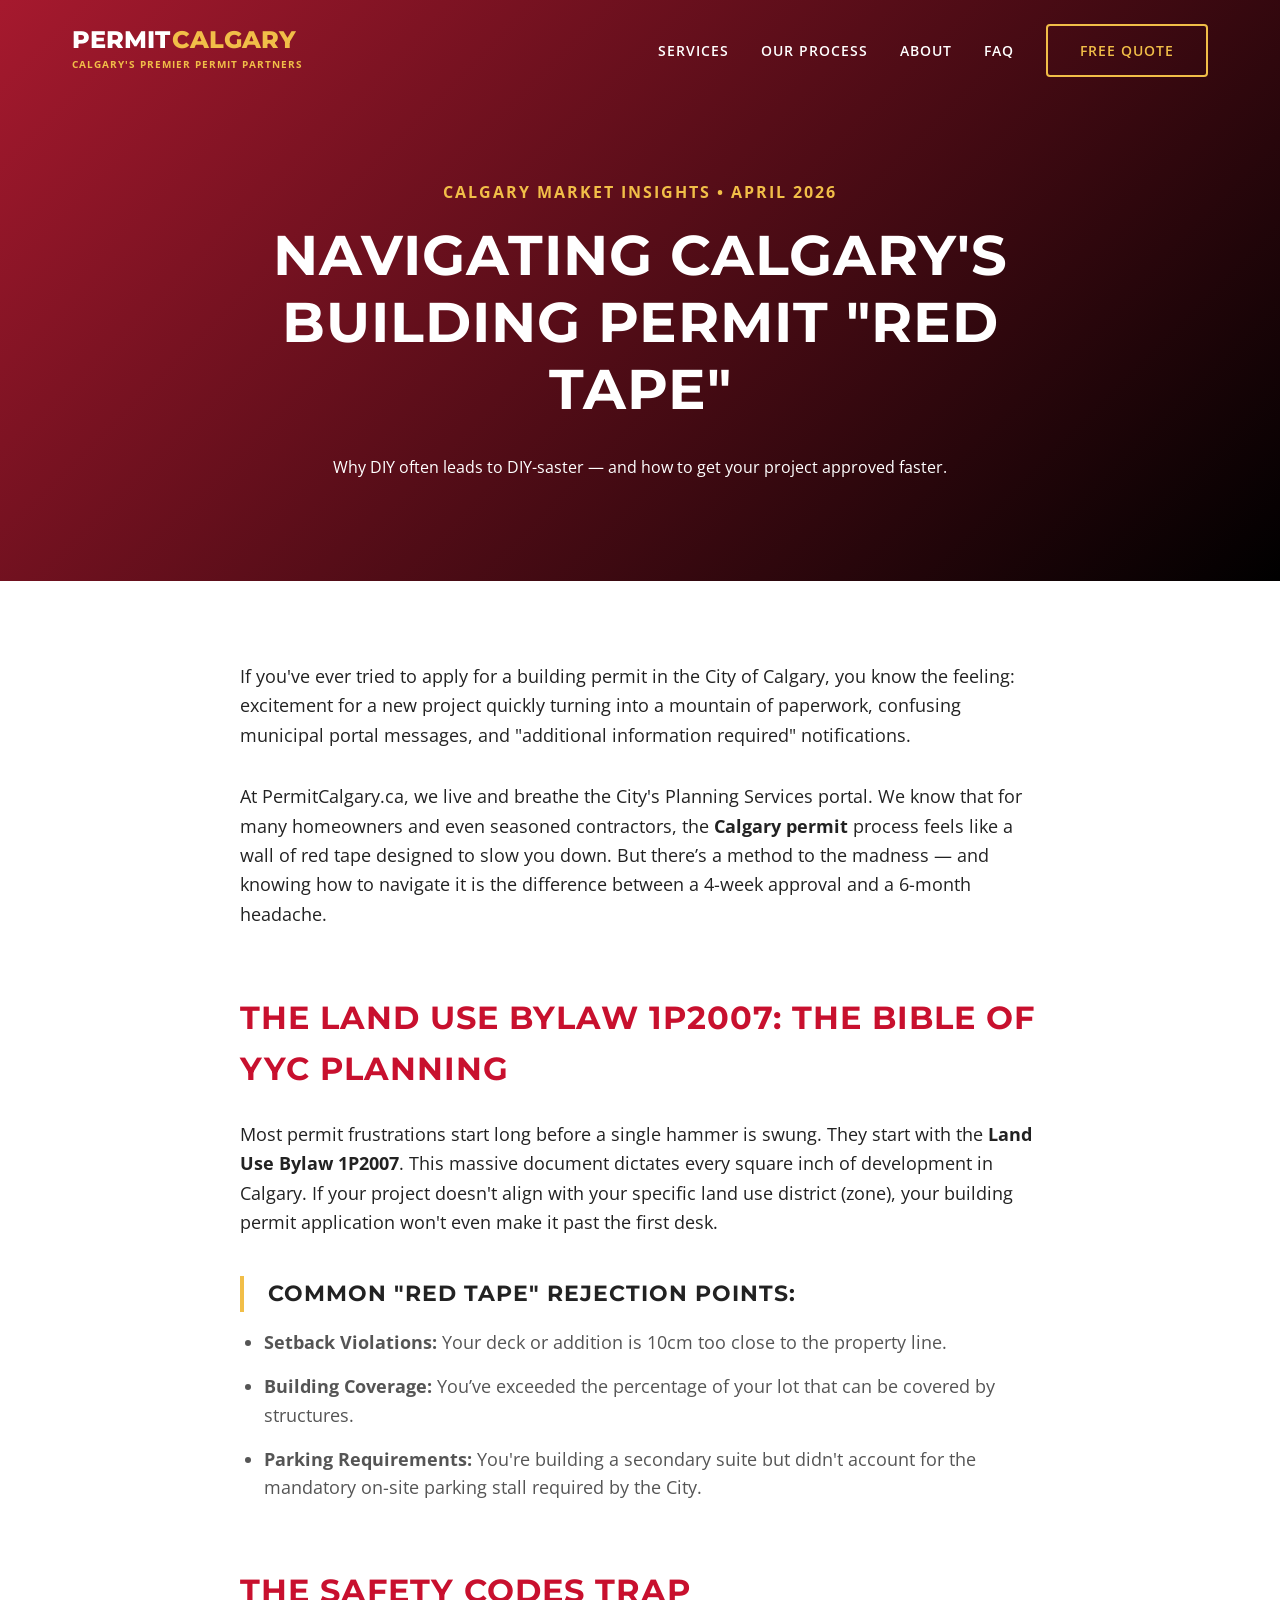
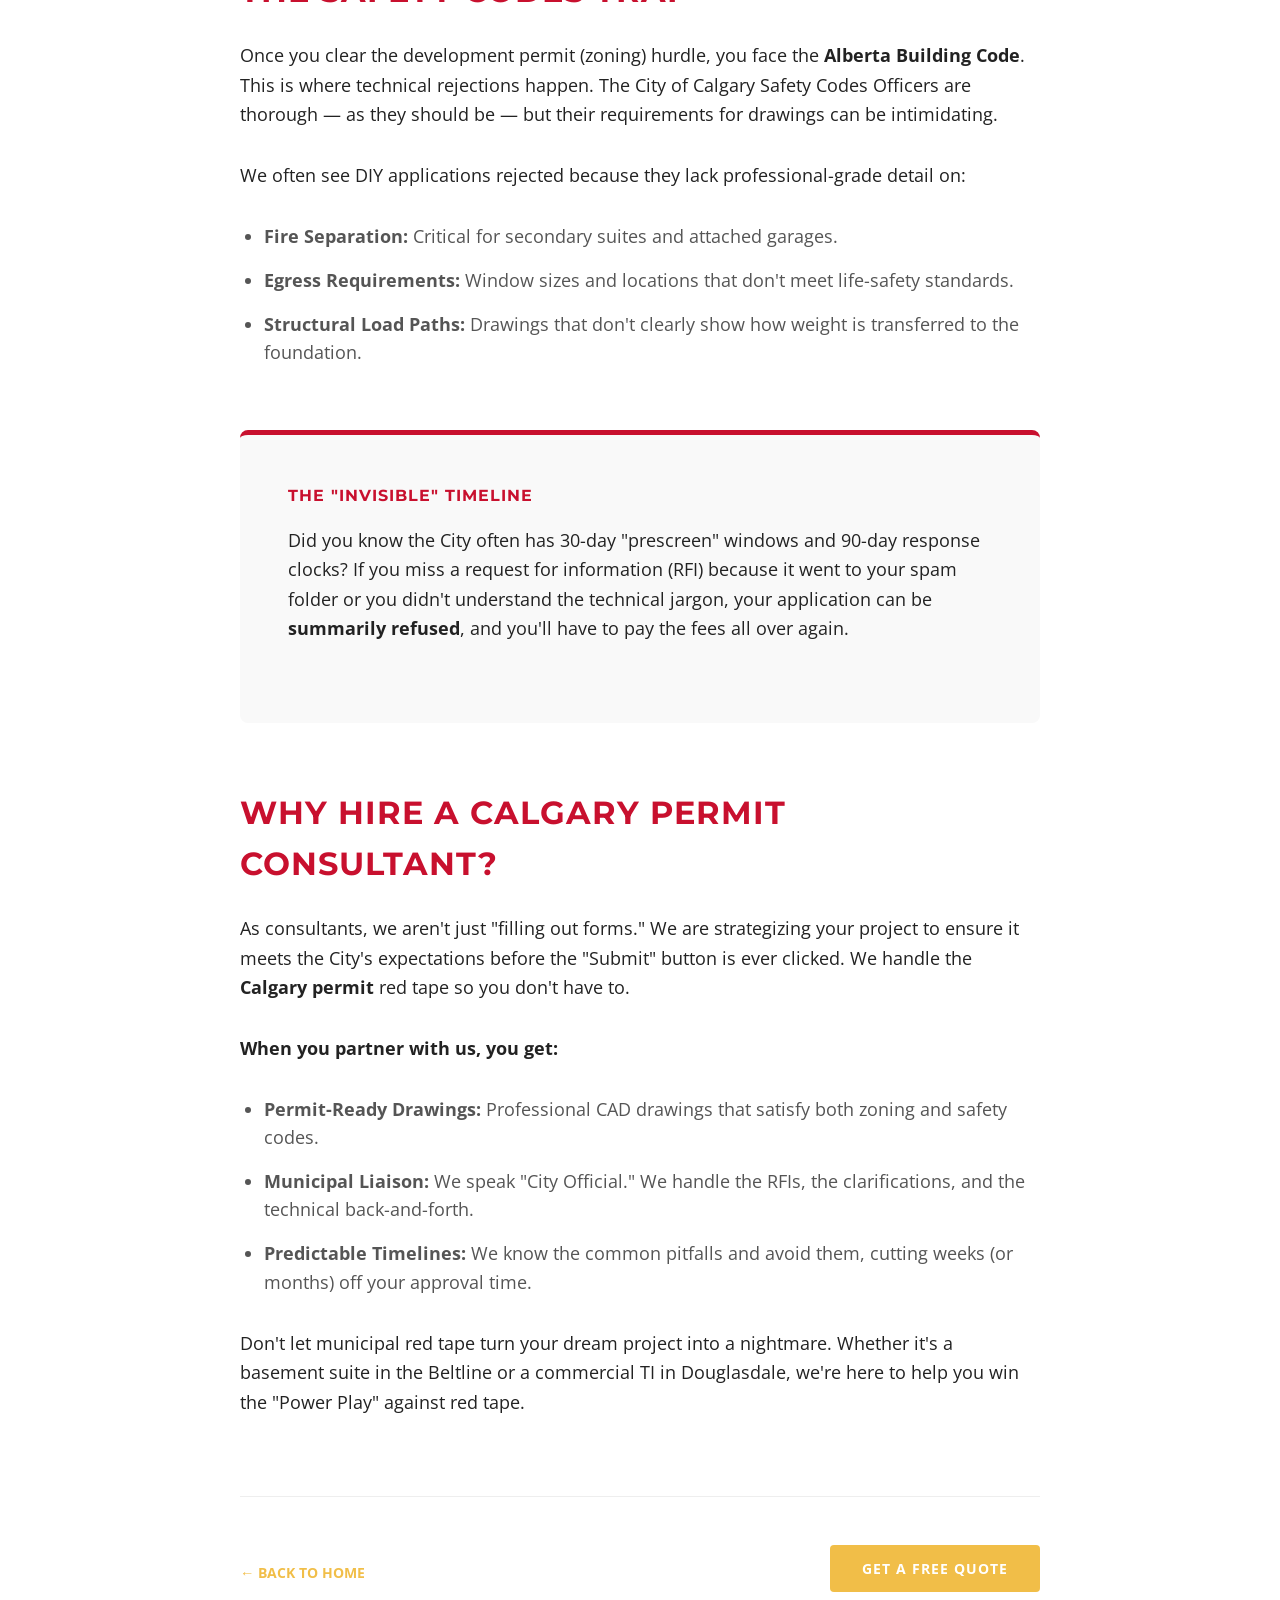
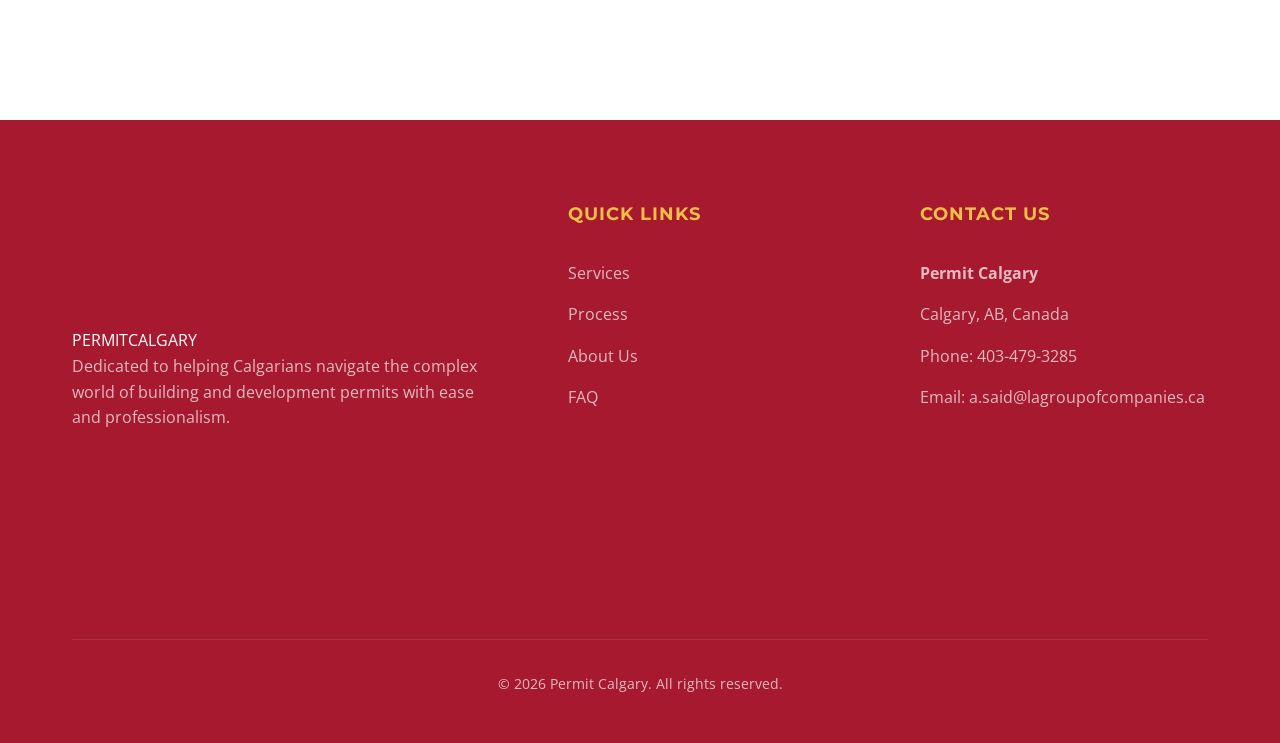
==== blog-red-tape.html @ 706049c2 "Add Calgary Permit Red Tape blog post and SEO optimizations" ====
<!DOCTYPE html>
<html lang="en">
<head>
    <meta charset="UTF-8">
    <meta name="viewport" content="width=device-width, initial-scale=1.0">
    <title>Navigating Calgary Permit Red Tape | Expert Guide — PermitCalgary.ca</title>
    <meta name="description" content="Tired of City of Calgary building permit delays? Our guide breaks down the red tape, from Land Use Bylaw 1P2007 to technical safety codes. Learn why DIY often leads to frustration.">
    <meta name="keywords" content="calgary permit, building permit calgary, development permit calgary, calgary permit consultant, land use bylaw 1P2007, permit red tape calgary">
    <meta name="robots" content="index, follow">
    <meta name="author" content="Permit Calgary">
    <link rel="canonical" href="https://permitcalgary.ca/blog-red-tape.html">
    
    <!-- Open Graph -->
    <meta property="og:title" content="Navigating Calgary Permit Red Tape | Expert Guide">
    <meta property="og:description" content="Skip the frustration. Learn how to navigate City of Calgary permit red tape with professional consulting.">
    <meta property="og:type" content="article">
    <meta property="og:url" content="https://permitcalgary.ca/blog-red-tape.html">
    <meta property="og:image" content="https://permitcalgary.ca/blog-zoning.png"> <!-- Fallback to existing image -->
    
    <link rel="preconnect" href="https://fonts.googleapis.com">
    <link rel="preconnect" href="https://fonts.gstatic.com" crossorigin>
    <link href="https://fonts.googleapis.com/css2?family=Montserrat:wght@400;600;700;800&family=Open+Sans:wght@400;600&display=swap" rel="stylesheet">
    <link rel="stylesheet" href="style.css">
    
    <style>
        .blog-post-header {
            padding: 180px 0 100px;
            background: linear-gradient(135deg, var(--primary-dark) 0%, #000000 100%);
            color: var(--white);
            text-align: center;
        }
        .blog-post-header h1 {
            font-size: 3.5rem;
            max-width: 900px;
            margin: 0 auto 2rem;
            line-height: 1.2;
        }
        .post-meta {
            color: var(--gold);
            font-weight: 700;
            text-transform: uppercase;
            letter-spacing: 2px;
            margin-bottom: 1rem;
            display: block;
        }
        .blog-post-content {
            padding: 5rem 0;
            max-width: 800px;
            margin: 0 auto;
        }
        .blog-post-content p {
            font-size: 1.15rem;
            margin-bottom: 2rem;
            color: var(--text-dark);
        }
        .blog-post-content h2 {
            color: var(--primary);
            margin: 4rem 0 1.5rem;
            font-size: 2rem;
        }
        .blog-post-content h3 {
            color: var(--text-dark);
            margin: 2.5rem 0 1rem;
            font-size: 1.4rem;
            border-left: 4px solid var(--gold);
            padding-left: 1.5rem;
        }
        .blog-post-content ul {
            margin-bottom: 2rem;
            padding-left: 1.5rem;
        }
        .blog-post-content li {
            font-size: 1.1rem;
            margin-bottom: 1rem;
            color: var(--text-light);
        }
        .highlight-box {
            background: var(--off-white);
            padding: 3rem;
            border-radius: 8px;
            border-top: 5px solid var(--primary);
            margin: 4rem 0;
        }
        .highlight-box h4 {
            color: var(--primary);
            margin-bottom: 1rem;
        }
        .blog-nav {
            display: flex;
            justify-content: space-between;
            padding: 3rem 0;
            border-top: 1px solid #eee;
            margin-top: 5rem;
        }
        @media (max-width: 768px) {
            .blog-post-header h1 { font-size: 2.5rem; }
            .blog-post-content { padding: 3rem 2rem; }
        }
    </style>
</head>
<body>
    <header class="header scrolled"> <!-- Force scrolled for visibility -->
        <div class="container">
            <div class="logo">
                <a href="/" class="logo-link">
                    <div class="logo-main">PERMIT<span class="accent">CALGARY</span></div>
                    <div class="logo-tagline">Calgary's Premier Permit Partners</div>
                </a>
            </div>
            <nav class="nav">
                <ul>
                    <li><a href="/#services">Services</a></li>
                    <li><a href="/#process">Our Process</a></li>
                    <li><a href="/#about">About</a></li>
                    <li><a href="/#faq">FAQ</a></li>
                    <li><a href="contact.html" class="btn btn-outline">Free Quote</a></li>
                </ul>
            </nav>
            <button class="mobile-toggle" aria-label="Toggle Menu">
                <span></span>
                <span></span>
                <span></span>
            </button>
        </div>
    </header>

    <main>
        <article>
            <header class="blog-post-header">
                <div class="container">
                    <span class="post-meta">Calgary Market Insights • April 2026</span>
                    <h1>Navigating Calgary's Building Permit "Red Tape"</h1>
                    <p class="lead">Why DIY often leads to DIY-saster — and how to get your project approved faster.</p>
                </div>
            </header>

            <div class="blog-post-content">
                <p>If you've ever tried to apply for a building permit in the City of Calgary, you know the feeling: excitement for a new project quickly turning into a mountain of paperwork, confusing municipal portal messages, and "additional information required" notifications.</p>
                
                <p>At PermitCalgary.ca, we live and breathe the City's Planning Services portal. We know that for many homeowners and even seasoned contractors, the <strong>Calgary permit</strong> process feels like a wall of red tape designed to slow you down. But there’s a method to the madness — and knowing how to navigate it is the difference between a 4-week approval and a 6-month headache.</p>

                <h2>The Land Use Bylaw 1P2007: The Bible of YYC Planning</h2>
                <p>Most permit frustrations start long before a single hammer is swung. They start with the <strong>Land Use Bylaw 1P2007</strong>. This massive document dictates every square inch of development in Calgary. If your project doesn't align with your specific land use district (zone), your building permit application won't even make it past the first desk.</p>
                
                <h3>Common "Red Tape" Rejection Points:</h3>
                <ul>
                    <li><strong>Setback Violations:</strong> Your deck or addition is 10cm too close to the property line.</li>
                    <li><strong>Building Coverage:</strong> You’ve exceeded the percentage of your lot that can be covered by structures.</li>
                    <li><strong>Parking Requirements:</strong> You're building a secondary suite but didn't account for the mandatory on-site parking stall required by the City.</li>
                </ul>

                <h2>The Safety Codes Trap</h2>
                <p>Once you clear the development permit (zoning) hurdle, you face the <strong>Alberta Building Code</strong>. This is where technical rejections happen. The City of Calgary Safety Codes Officers are thorough — as they should be — but their requirements for drawings can be intimidating.</p>
                <p>We often see DIY applications rejected because they lack professional-grade detail on:</p>
                <ul>
                    <li><strong>Fire Separation:</strong> Critical for secondary suites and attached garages.</li>
                    <li><strong>Egress Requirements:</strong> Window sizes and locations that don't meet life-safety standards.</li>
                    <li><strong>Structural Load Paths:</strong> Drawings that don't clearly show how weight is transferred to the foundation.</li>
                </ul>

                <div class="highlight-box">
                    <h4>The "Invisible" Timeline</h4>
                    <p>Did you know the City often has 30-day "prescreen" windows and 90-day response clocks? If you miss a request for information (RFI) because it went to your spam folder or you didn't understand the technical jargon, your application can be <strong>summarily refused</strong>, and you'll have to pay the fees all over again.</p>
                </div>

                <h2>Why Hire a Calgary Permit Consultant?</h2>
                <p>As consultants, we aren't just "filling out forms." We are strategizing your project to ensure it meets the City's expectations before the "Submit" button is ever clicked. We handle the <strong>Calgary permit</strong> red tape so you don't have to.</p>
                
                <p><strong>When you partner with us, you get:</strong></p>
                <ul>
                    <li><strong>Permit-Ready Drawings:</strong> Professional CAD drawings that satisfy both zoning and safety codes.</li>
                    <li><strong>Municipal Liaison:</strong> We speak "City Official." We handle the RFIs, the clarifications, and the technical back-and-forth.</li>
                    <li><strong>Predictable Timelines:</strong> We know the common pitfalls and avoid them, cutting weeks (or months) off your approval time.</li>
                </ul>

                <p>Don't let municipal red tape turn your dream project into a nightmare. Whether it's a basement suite in the Beltline or a commercial TI in Douglasdale, we're here to help you win the "Power Play" against red tape.</p>

                <div class="blog-nav">
                    <a href="/" class="btn-text">&larr; Back to Home</a>
                    <a href="contact.html" class="btn btn-gold">Get a Free Quote</a>
                </div>
            </div>
        </article>
    </main>

    <footer class="footer">
        <div class="container">
            <div class="footer-grid">
                <div class="footer-col about">
                    <div class="logo">
                        <span class="logo-text">PERMIT<span class="accent">CALGARY</span></span>
                    </div>
                    <p>Dedicated to helping Calgarians navigate the complex world of building and development permits with ease and professionalism.</p>
                </div>
                <div class="footer-col">
                    <h4>Quick Links</h4>
                    <ul>
                        <li><a href="/#services">Services</a></li>
                        <li><a href="/#process">Process</a></li>
                        <li><a href="/#about">About Us</a></li>
                        <li><a href="/#faq">FAQ</a></li>
                    </ul>
                </div>
                <div class="footer-col">
                    <h4>Contact Us</h4>
                    <address>
                        <p><strong>Permit Calgary</strong></p>
                        <p>Calgary, AB, Canada</p>
                        <p>Phone: <a href="tel:+14034793285">403-479-3285</a></p>
                        <p>Email: <a href="mailto:a.said@lagroupofcompanies.ca">a.said@lagroupofcompanies.ca</a></p>
                    </address>
                </div>
            </div>
            <div class="footer-bottom">
                <p>&copy; 2026 Permit Calgary. All rights reserved.</p>
            </div>
        </div>
    </footer>

    <script src="main.js"></script>
</body>
</html>
---- style.css ----
:root {
    --primary: #C8102E; /* Flames Red */
    --primary-dark: #A6192E;
    --gold: #F1BE48; /* Flames Yellow */
    --gold-light: #FFD575;
    --white: #FFFFFF;
    --off-white: #F9F9F9;
    --text-dark: #222222;
    --text-light: #555555;
    --transition: all 0.3s cubic-bezier(0.25, 0.46, 0.45, 0.94);
    --shadow: 0 10px 30px rgba(200, 16, 46, 0.15);
}

* {
    margin: 0;
    padding: 0;
    box-sizing: border-box;
}

body {
    font-family: 'Open Sans', sans-serif;
    color: var(--text-dark);
    line-height: 1.6;
    background-color: var(--white);
    overflow-x: hidden;
}

h1, h2, h3, h4 {
    font-family: 'Montserrat', sans-serif;
    text-transform: uppercase;
    letter-spacing: 1px;
    font-weight: 700;
}

.container {
    max-width: 1200px;
    margin: 0 auto;
    padding: 0 2rem;
}

/* Header */
.header {
    background: transparent;
    position: fixed;
    top: 0;
    width: 100%;
    z-index: 1000;
    padding: 1.5rem 0;
    transition: var(--transition);
}

.header.scrolled {
    background: var(--primary);
    padding: 1rem 0;
    box-shadow: var(--shadow);
}

.header .container {
    display: flex;
    justify-content: space-between;
    align-items: center;
}

.logo-link {
    text-decoration: none;
    display: flex;
    flex-direction: column;
}

.logo-main {
    font-family: 'Montserrat', sans-serif;
    font-weight: 800;
    font-size: 1.5rem;
    color: var(--white);
    line-height: 1;
}

.logo-main .accent {
    color: var(--gold);
    margin-left: 2px;
}

.logo-tagline {
    font-size: 0.65rem;
    color: var(--gold);
    text-transform: uppercase;
    letter-spacing: 1px;
    font-weight: 700;
    margin-top: 4px;
}

.nav ul {
    display: flex;
    list-style: none;
    align-items: center;
    gap: 2rem;
}

.nav a {
    text-decoration: none;
    color: var(--white);
    font-weight: 600;
    font-size: 0.9rem;
    text-transform: uppercase;
    letter-spacing: 1px;
    transition: var(--transition);
}

.nav a:hover {
    color: var(--gold);
}

.btn {
    display: inline-block;
    padding: 0.8rem 2rem;
    border-radius: 4px;
    text-decoration: none;
    font-weight: 700;
    text-transform: uppercase;
    font-size: 0.85rem;
    letter-spacing: 1px;
    transition: var(--transition);
    cursor: pointer;
    border: none;
}

.btn-gold {
    background-color: var(--gold);
    color: var(--white);
}

.btn-gold:hover {
    background-color: var(--gold-light);
    transform: translateY(-2px);
    box-shadow: 0 5px 15px rgba(155, 119, 50, 0.3);
}

.btn-outline {
    border: 2px solid var(--gold);
    color: var(--gold) !important;
}

.btn-outline:hover {
    background: var(--gold);
    color: var(--white) !important;
}

.btn-white-outline {
    border: 2px solid var(--white);
    color: var(--white);
}

.btn-white-outline:hover {
    background: var(--white);
    color: var(--primary);
}

.btn-large {
    padding: 1.2rem 3rem;
    font-size: 1rem;
}

.btn-text {
    color: var(--gold);
    text-decoration: none;
    font-weight: 700;
    text-transform: uppercase;
    display: inline-block;
    margin-top: 1rem;
    font-size: 0.9rem;
}

.btn-text:hover {
    color: var(--gold-light);
    letter-spacing: 1.5px;
}

/* Hero */
.hero {
    height: 100vh;
    background-image: url('hero-bg.png'); /* Updated to png */
    background-size: cover;
    background-position: center;
    position: relative;
    display: flex;
    align-items: center;
    padding-top: 120px; /* Reduced offset to bring content higher */
    color: var(--white);
}

.hero-overlay {
    position: absolute;
    top: 0; left: 0; width: 100%; height: 100%;
    background: linear-gradient(135deg, rgba(34, 34, 34, 0.9) 0%, rgba(200, 16, 46, 0.4) 100%);
}

.hero-content {
    position: relative;
    z-index: 10;
    display: grid;
    grid-template-columns: 1.2fr 0.8fr;
    gap: 4rem;
    align-items: flex-start; /* Changed from center to push down and align to top */
    padding-bottom: 2rem;
}

.hero-text {
    margin-top: 2rem; /* Reduced push down for the headline */
}

.hero-subtitle {
    color: var(--gold);
    text-transform: uppercase;
    font-weight: 700;
    letter-spacing: 3px;
    display: block;
    margin-bottom: 1rem;
}

.hero h1 {
    font-size: 4rem;
    line-height: 1.1;
    margin-bottom: 1.5rem;
}

.accent-line {
    position: relative;
    white-space: nowrap;
}

.accent-line::after {
    content: '';
    position: absolute;
    bottom: 5px;
    left: 0;
    width: 100%;
    height: 8px;
    background: var(--gold);
    z-index: -1;
    opacity: 0.6;
}

.hero p {
    font-size: 1.2rem;
    margin-bottom: 2rem;
    opacity: 0.9;
    max-width: 600px;
}

.hero-actions {
    display: flex;
    gap: 1.5rem;
}

.hero-form-container {
    margin-top: 2rem; /* Reduced push down for the form */
}

/* Form Card */
.form-card {
    background: var(--white);
    padding: 1.5rem 2rem; /* Reduced padding */
    border-radius: 8px;
    box-shadow: 0 15px 50px rgba(0,0,0,0.3);
    color: var(--text-dark);
}

.form-card h3 {
    font-size: 1.25rem; /* Smaller heading */
    margin-bottom: 0.25rem;
    color: var(--primary);
}

.form-card p {
    margin-bottom: 1.25rem; /* Reduced spacing */
    color: var(--text-light);
    font-size: 0.85rem; /* Smaller text */
}

.form-card input, .form-card select, .form-card textarea {
    width: 100%;
    padding: 0.75rem; /* Reduced padding */
    margin-bottom: 0.75rem; /* Reduced spacing */
    border: 1px solid #ddd;
    border-radius: 4px;
    font-family: inherit;
    font-size: 0.9rem; /* Smaller font */
}

.form-card textarea {
    height: 70px; /* Reduced height */
    resize: none;
}

.full-width {
    width: 100%;
}

/* Trust Bar */
.trust-bar {
    background: var(--off-white);
    padding: 3rem 0;
    border-bottom: 1px solid #eee;
}

.trust-bar .container {
    display: flex;
    justify-content: space-around;
    text-align: center;
}

.stat-number {
    display: block;
    font-family: 'Montserrat', sans-serif;
    font-weight: 800;
    font-size: 2.5rem;
    color: var(--primary);
    line-height: 1;
}

.stat-label {
    text-transform: uppercase;
    font-weight: 600;
    font-size: 0.8rem;
    color: var(--gold);
    letter-spacing: 1px;
}

/* Services */
.services {
    padding: 8rem 0;
}

.section-header {
    text-align: center;
    max-width: 800px;
    margin: 0 auto 5rem;
}

.section-header h2 {
    font-size: 2.5rem;
    color: var(--primary);
    margin-bottom: 1.5rem;
}

.section-header p {
    font-size: 1.1rem;
    color: var(--text-light);
}

.services-grid-triple {
    display: grid;
    grid-template-columns: repeat(3, 1fr);
    gap: 2rem;
}

.service-col {
    background: var(--white);
    padding: 3rem 2rem;
    border-radius: 8px;
    box-shadow: var(--shadow);
    text-align: center;
    transition: var(--transition);
    border-bottom: 4px solid var(--gold);
}

.service-col:hover {
    transform: translateY(-10px);
}

.service-icon-box {
    font-size: 3rem;
    margin-bottom: 1.5rem;
    display: inline-block;
}

.service-col h3 {
    color: var(--primary);
    margin-bottom: 2rem;
    font-size: 1.5rem;
}

.service-col ul {
    list-style: none;
    text-align: left;
}

.service-col li {
    padding: 0.8rem 0;
    border-bottom: 1px solid #efefef;
    color: var(--text-light);
    font-size: 0.95rem;
    display: flex;
    align-items: center;
}

.service-col li::before {
    content: '➔';
    color: var(--gold);
    margin-right: 0.8rem;
    font-size: 0.8rem;
}

.services-footer {
    margin-top: 5rem;
    text-align: center;
    padding: 3rem;
    background: var(--primary);
    color: var(--white);
    border-radius: 8px;
}

.services-footer p {
    font-size: 1.2rem;
    margin-bottom: 2rem;
}

@media (max-width: 992px) {
    .services-grid-triple {
        grid-template-columns: 1fr;
    }
}


/* Process */
.process {
    background-color: var(--primary);
    padding: 8rem 0;
    color: var(--white);
}

.white-text h2 { color: var(--gold); }
.white-text p { color: rgba(255,255,255,0.8); }

.process-steps {
    display: grid;
    grid-template-columns: repeat(4, 1fr);
    gap: 2rem;
}

.step {
    text-align: center;
    position: relative;
}

.step-icon {
    width: 80px;
    height: 80px;
    background: var(--gold);
    color: var(--white);
    display: flex;
    align-items: center;
    justify-content: center;
    margin: 0 auto 2rem;
    border-radius: 50%;
    font-size: 1.5rem;
    font-weight: 800;
    position: relative;
    z-index: 1;
}

.step:not(:last-child)::after {
    content: '';
    position: absolute;
    top: 40px;
    left: 60%;
    width: 80%;
    height: 2px;
    background: rgba(255,255,255,0.1);
}

.step h4 {
    margin-bottom: 1rem;
    font-size: 1.1rem;
}

.step p {
    font-size: 0.95rem;
    opacity: 0.8;
}

/* Insights / Blog */
.insights {
    padding: 8rem 0;
    background: var(--off-white);
}

.insights-grid {
    display: grid;
    grid-template-columns: repeat(3, 1fr);
    gap: 2.5rem;
}

.blog-card {
    background: var(--white);
    border-radius: 8px;
    overflow: hidden;
    box-shadow: var(--shadow);
    transition: var(--transition);
}

.blog-card:hover {
    transform: translateY(-5px);
}

.blog-image {
    height: 200px;
    background-size: cover;
    background-position: center;
}

#blog-img-red-tape { background-image: url('blog-zoning.png'); } /* Reusing zoning image as placeholder */
#blog-img-zoning { background-image: url('blog-zoning.png'); }
#blog-img-housing { background-image: url('blog-housing.png'); }
#blog-img-commercial { background-image: url('blog-commercial.png'); }

.blog-content {
    padding: 2rem;
}

.blog-date {
    font-size: 0.8rem;
    color: var(--gold);
    text-transform: uppercase;
    font-weight: 700;
    letter-spacing: 1px;
    display: block;
    margin-bottom: 1rem;
}

.blog-content h3 {
    font-size: 1.2rem;
    margin-bottom: 1rem;
    color: var(--primary);
    line-height: 1.4;
    text-transform: none; /* Keep blog titles readable */
}

.blog-content p {
    font-size: 0.95rem;
    color: var(--text-light);
    margin-bottom: 1.5rem;
}

.blog-link {
    font-weight: 700;
    text-decoration: none;
    color: var(--primary);
    font-size: 0.9rem;
    transition: var(--transition);
}

.blog-link:hover {
    color: var(--gold);
    padding-left: 5px;
}

@media (max-width: 992px) {
    .insights-grid {
        grid-template-columns: 1fr;
    }
}

/* CTA */
.cta {
    padding: 8rem 0;
    background: var(--off-white);
}

.cta-box {
    background: var(--white);
    padding: 5rem;
    border-radius: 8px;
    text-align: center;
    box-shadow: var(--shadow);
    border-top: 5px solid var(--gold);
}

.cta-box h2 {
    font-size: 3rem;
    color: var(--primary);
    margin-bottom: 1.5rem;
}

.cta-box p {
    font-size: 1.2rem;
    margin-bottom: 3rem;
    max-width: 600px;
    margin-left: auto;
    margin-right: auto;
}

/* Footer */
.footer {
    background: var(--primary-dark);
    color: var(--white);
    padding: 5rem 0 2rem;
}

.footer-grid {
    display: grid;
    grid-template-columns: 1.5fr 1fr 1fr;
    gap: 4rem;
    margin-bottom: 4rem;
}

.footer h4 {
    color: var(--gold);
    margin-bottom: 2rem;
    font-size: 1.1rem;
}

.footer ul {
    list-style: none;
}

.footer li {
    margin-bottom: 1rem;
}

.footer a {
    color: rgba(255,255,255,0.7);
    text-decoration: none;
    transition: var(--transition);
}

.footer a:hover {
    color: var(--gold);
}

.footer p {
    color: rgba(255,255,255,0.7);
    margin-bottom: 1rem;
}

.footer-bottom {
    border-top: 1px solid rgba(255,255,255,0.1);
    padding-top: 2rem;
    text-align: center;
    font-size: 0.9rem;
    color: rgba(255,255,255,0.5);
}

/* About Section */
.about {
    padding: 8rem 0;
    overflow: hidden;
}

.about-grid {
    display: grid;
    grid-template-columns: 1fr 1fr;
    gap: 5rem;
    align-items: center;
}

.about-image-container {
    position: relative;
}

.about-image {
    height: 600px;
    background-size: cover;
    background-position: center;
    border-radius: 8px;
    box-shadow: var(--shadow);
}

#about-img-team { background-image: url('about-team.png'); }

.about-experience-badge {
    position: absolute;
    bottom: -30px;
    right: -30px;
    background: var(--gold);
    color: var(--white);
    padding: 2rem;
    border-radius: 8px;
    text-align: center;
    box-shadow: var(--shadow);
    z-index: 10;
}

.badge-number {
    display: block;
    font-size: 2.5rem;
    font-weight: 800;
    font-family: 'Montserrat', sans-serif;
    line-height: 1;
}

.badge-text {
    font-size: 0.8rem;
    text-transform: uppercase;
    font-weight: 700;
}

.about-content .lead {
    font-size: 1.25rem;
    color: var(--primary);
    margin-bottom: 2rem;
    font-weight: 600;
}

.about-content p {
    margin-bottom: 1.5rem;
    color: var(--text-light);
}

.about-stats {
    display: grid;
    grid-template-columns: repeat(3, 1fr);
    gap: 1.5rem;
    margin-top: 3rem;
    padding-top: 3rem;
    border-top: 1px solid #efefef;
}

.small-stat strong {
    display: block;
    font-size: 1.1rem;
    color: var(--primary);
    margin-bottom: 0.3rem;
    font-family: 'Montserrat', sans-serif;
}

.small-stat span {
    font-size: 0.75rem;
    text-transform: uppercase;
    color: var(--text-light);
    letter-spacing: 1px;
}

@media (max-width: 992px) {
    .about-grid {
        grid-template-columns: 1fr;
        gap: 4rem;
    }
    .about-image { height: 400px; }
    .about-experience-badge { bottom: 20px; right: 20px; padding: 1rem; }
}

.approach-grid {
    display: grid;
    grid-template-columns: repeat(3, 1fr);
    gap: 2rem;
    margin-top: 5rem;
}

.approach-card {
    background: var(--off-white);
    padding: 2.5rem;
    border-radius: 8px;
    border-left: 4px solid var(--gold);
    transition: var(--transition);
}

.approach-card:hover {
    background: var(--white);
    box-shadow: var(--shadow);
    transform: translateY(-5px);
}

.approach-card h4 {
    color: var(--primary);
    margin-bottom: 1.5rem;
    font-size: 1.1rem;
}

.approach-card p {
    font-size: 0.9rem;
    line-height: 1.6;
    color: var(--text-light);
}

@media (max-width: 992px) {
    .approach-grid {
        grid-template-columns: 1fr;
    }
}

/* Mobile Toggle */
.mobile-toggle {
    display: none;
    flex-direction: column;
    gap: 6px;
    background: transparent;
    border: none;
    cursor: pointer;
    z-index: 1001;
}

.mobile-toggle span {
    width: 30px;
    height: 3px;
    background-color: var(--white);
    transition: var(--transition);
}

.mobile-toggle.active span:nth-child(1) {
    transform: translateY(9px) rotate(45deg);
}

.mobile-toggle.active span:nth-child(2) {
    opacity: 0;
}

.mobile-toggle.active span:nth-child(3) {
    transform: translateY(-9px) rotate(-45deg);
}

.no-scroll {
    overflow: hidden;
}

/* Mobile Responsiveness */
@media (max-width: 992px) {
    .header { padding: 1rem 0; background: var(--primary); }
    .hero-content {
        grid-template-columns: 1fr;
        text-align: center;
        padding-top: 16rem; /* Shifted down even more as requested */
    }
    .hero h1 { font-size: 3rem; }
    .hero-text p { margin: 0 auto 2rem; }
    .hero-actions { justify-content: center; }
    .trust-bar .container { flex-direction: column; gap: 2rem; }
    .footer-grid { grid-template-columns: 1fr; text-align: center; }
    .section-header h2 { font-size: 2rem; }
}

@media (max-width: 768px) {
    .mobile-toggle { display: flex; }
    
    .nav {
        position: fixed;
        top: 0;
        right: -100%;
        width: 80%;
        height: 100vh;
        background: var(--primary-dark);
        display: flex;
        flex-direction: column;
        justify-content: center;
        align-items: center;
        transition: var(--transition);
        z-index: 1000;
        box-shadow: -10px 0 30px rgba(0,0,0,0.5);
    }

    .nav.active {
        right: 0;
    }

    .nav ul {
        flex-direction: column;
        gap: 3rem;
    }

    .nav a {
        font-size: 1.2rem;
    }

    .services-grid { grid-template-columns: 1fr; }
    .process-steps { grid-template-columns: 1fr; }
    .step::after { display: none; }
    .hero h1 { font-size: 2.2rem; }
    .hero-actions { flex-direction: column; }
}

/* ===== FAQ Section ===== */
.faq {
    padding: 8rem 0;
    background: var(--white);
}

.faq-list {
    max-width: 860px;
    margin: 0 auto;
    display: flex;
    flex-direction: column;
    gap: 0;
}

.faq-item {
    border-bottom: 1px solid #e4e9f0;
}

.faq-item:first-child {
    border-top: 1px solid #e4e9f0;
}

.faq-question {
    width: 100%;
    background: transparent;
    border: none;
    padding: 1.8rem 0;
    display: flex;
    justify-content: space-between;
    align-items: center;
    gap: 1.5rem;
    cursor: pointer;
    font-family: 'Montserrat', sans-serif;
    font-weight: 700;
    font-size: 1rem;
    color: var(--primary);
    text-align: left;
    text-transform: uppercase;
    letter-spacing: 0.5px;
    transition: var(--transition);
}

.faq-question:hover {
    color: var(--gold);
}

.faq-question[aria-expanded="true"] {
    color: var(--gold);
}

.faq-icon {
    flex-shrink: 0;
    width: 32px;
    height: 32px;
    border: 2px solid var(--gold);
    border-radius: 50%;
    display: flex;
    align-items: center;
    justify-content: center;
    font-size: 1.2rem;
    color: var(--gold);
    font-weight: 700;
    transition: var(--transition);
    line-height: 1;
}

.faq-question[aria-expanded="true"] .faq-icon {
    background: var(--gold);
    color: var(--white);
    transform: rotate(45deg);
}

.faq-answer {
    display: none;
    padding: 0 0 1.8rem;
    color: var(--text-light);
    font-size: 1rem;
    line-height: 1.8;
    max-width: 740px;
}

.faq-answer.open {
    display: block;
    animation: fadeInDown 0.3s ease;
}

.faq-answer p {
    margin: 0;
}

.faq-answer a {
    color: var(--gold);
    font-weight: 600;
}

@keyframes fadeInDown {
    from { opacity: 0; transform: translateY(-8px); }
    to   { opacity: 1; transform: translateY(0); }
}

/* Footer address reset */
address {
    font-style: normal;
}
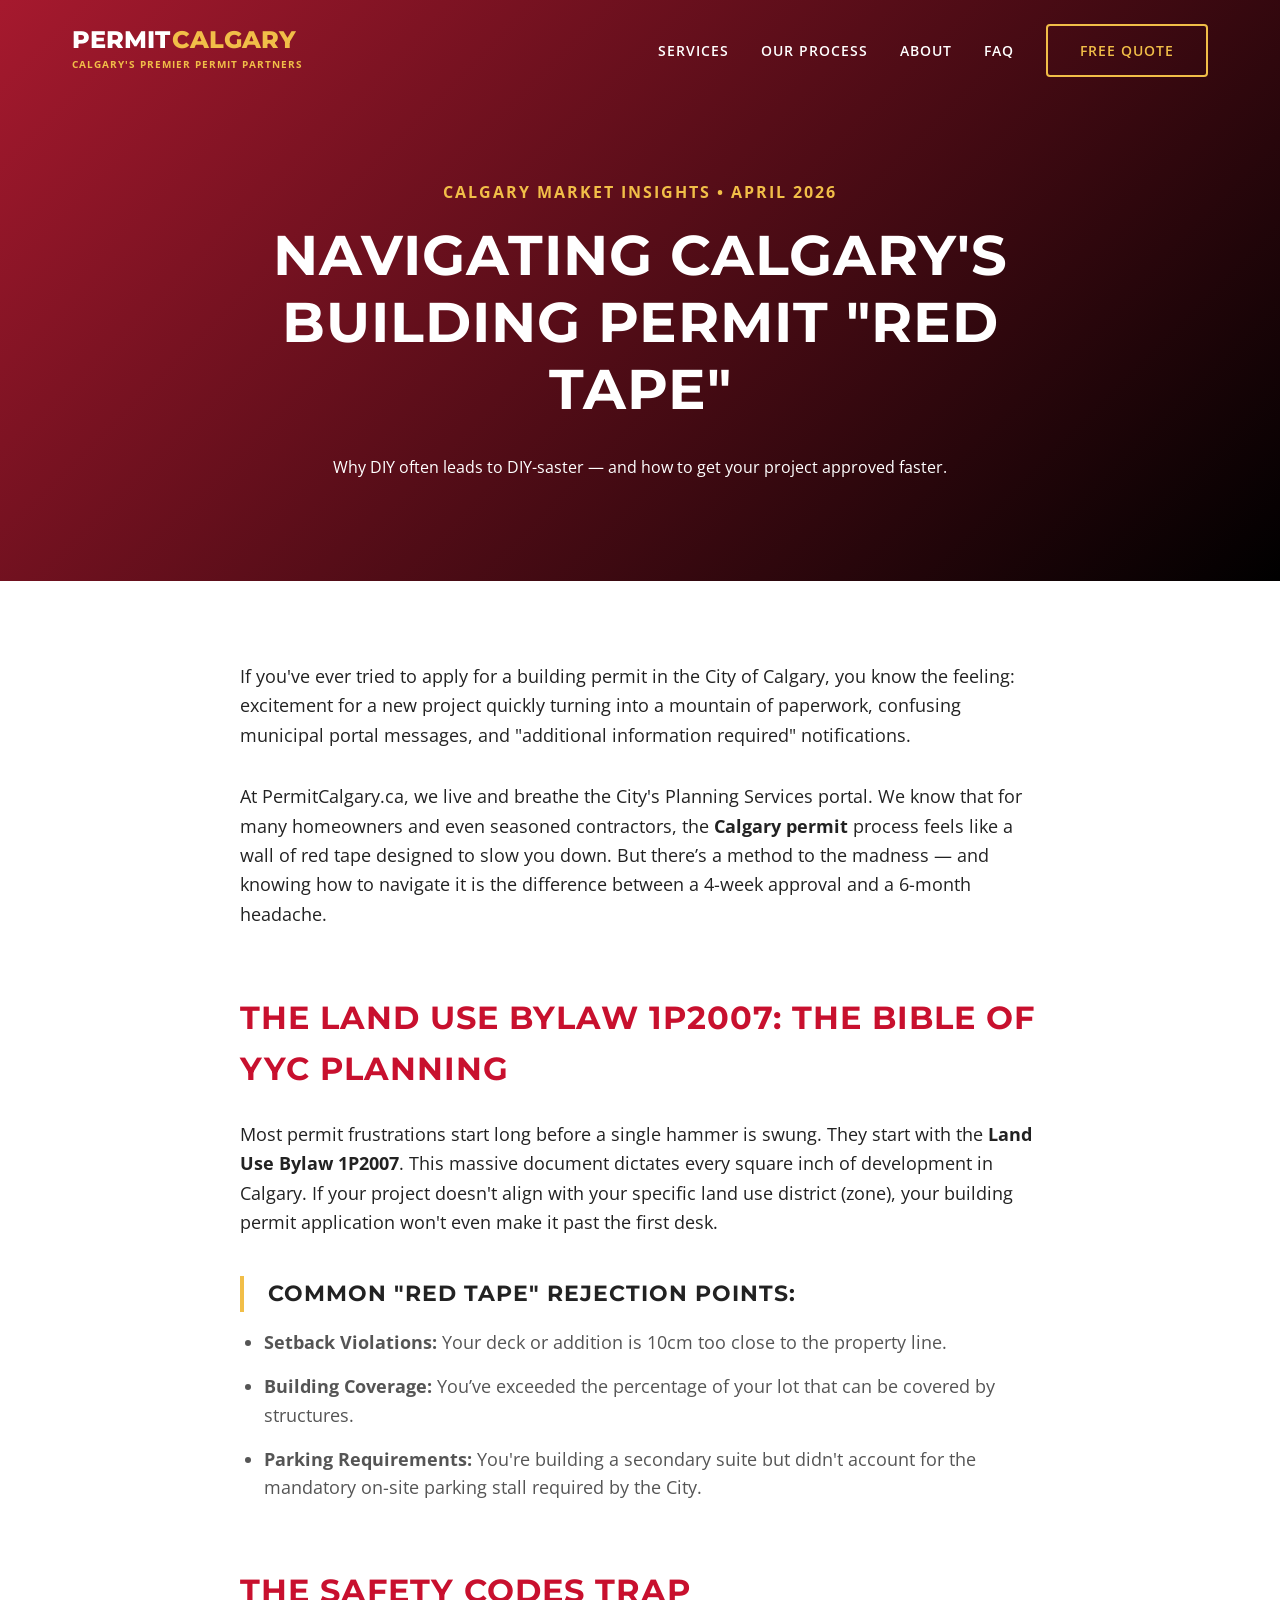
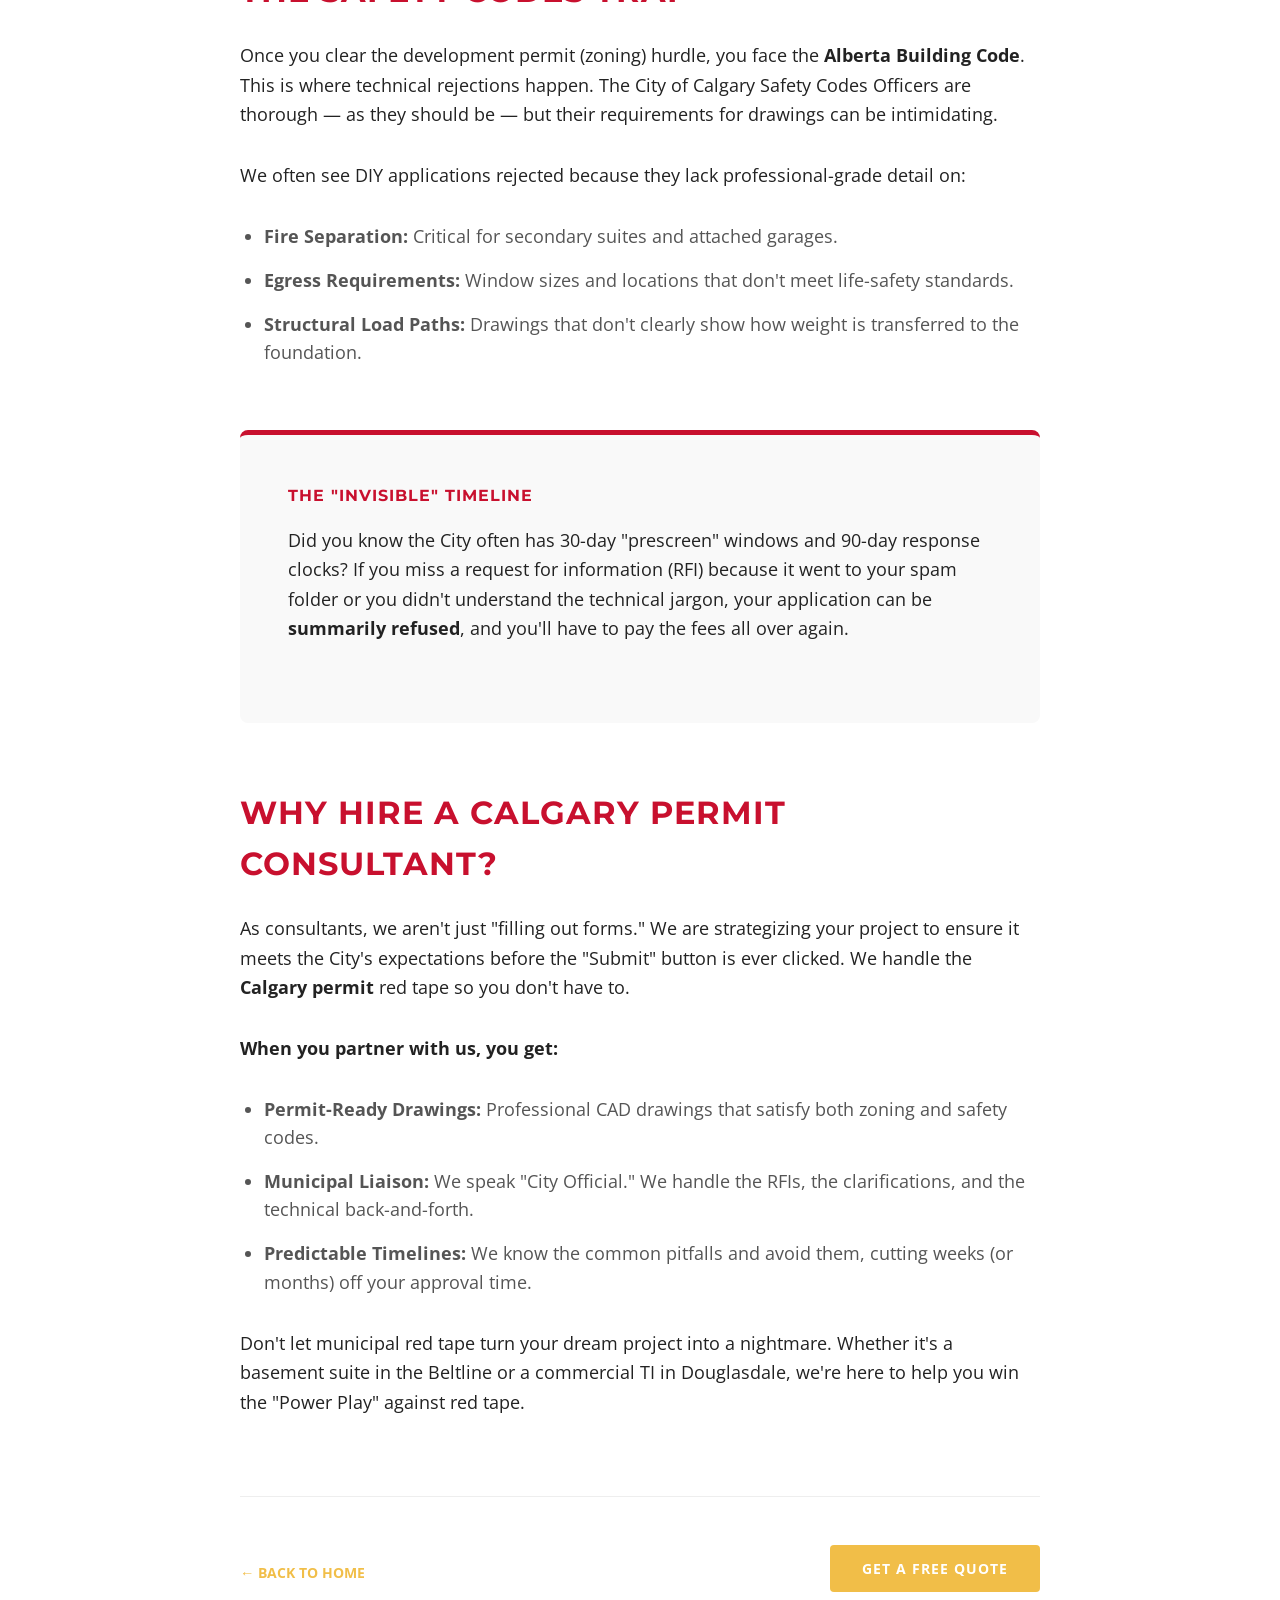
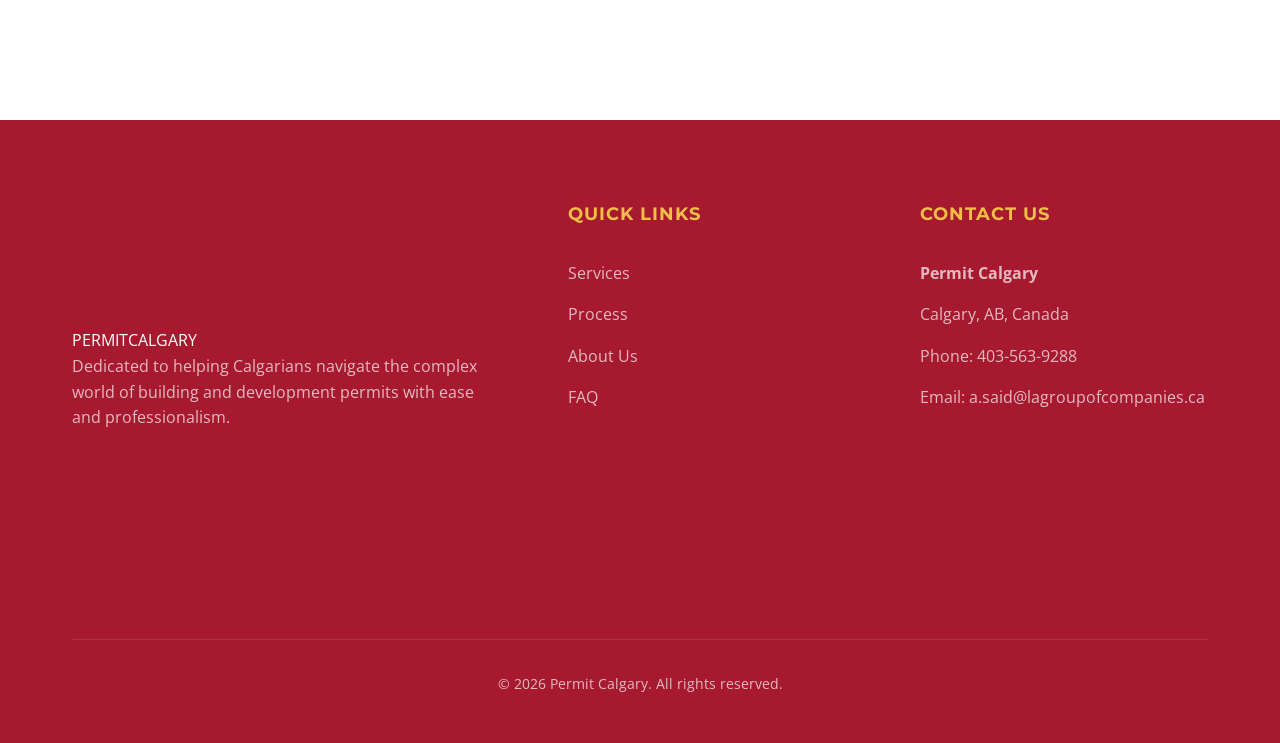
==== commit b3287e8a: "Update phone number to 403-563-9288" ====
--- a/blog-red-tape.html
+++ b/blog-red-tape.html
@@ -206,7 +206,7 @@
                     <address>
                         <p><strong>Permit Calgary</strong></p>
                         <p>Calgary, AB, Canada</p>
-                        <p>Phone: <a href="tel:+14034793285">403-479-3285</a></p>
+                        <p>Phone: <a href="tel:+14035639288">403-563-9288</a></p>
                         <p>Email: <a href="mailto:a.said@lagroupofcompanies.ca">a.said@lagroupofcompanies.ca</a></p>
                     </address>
                 </div>
